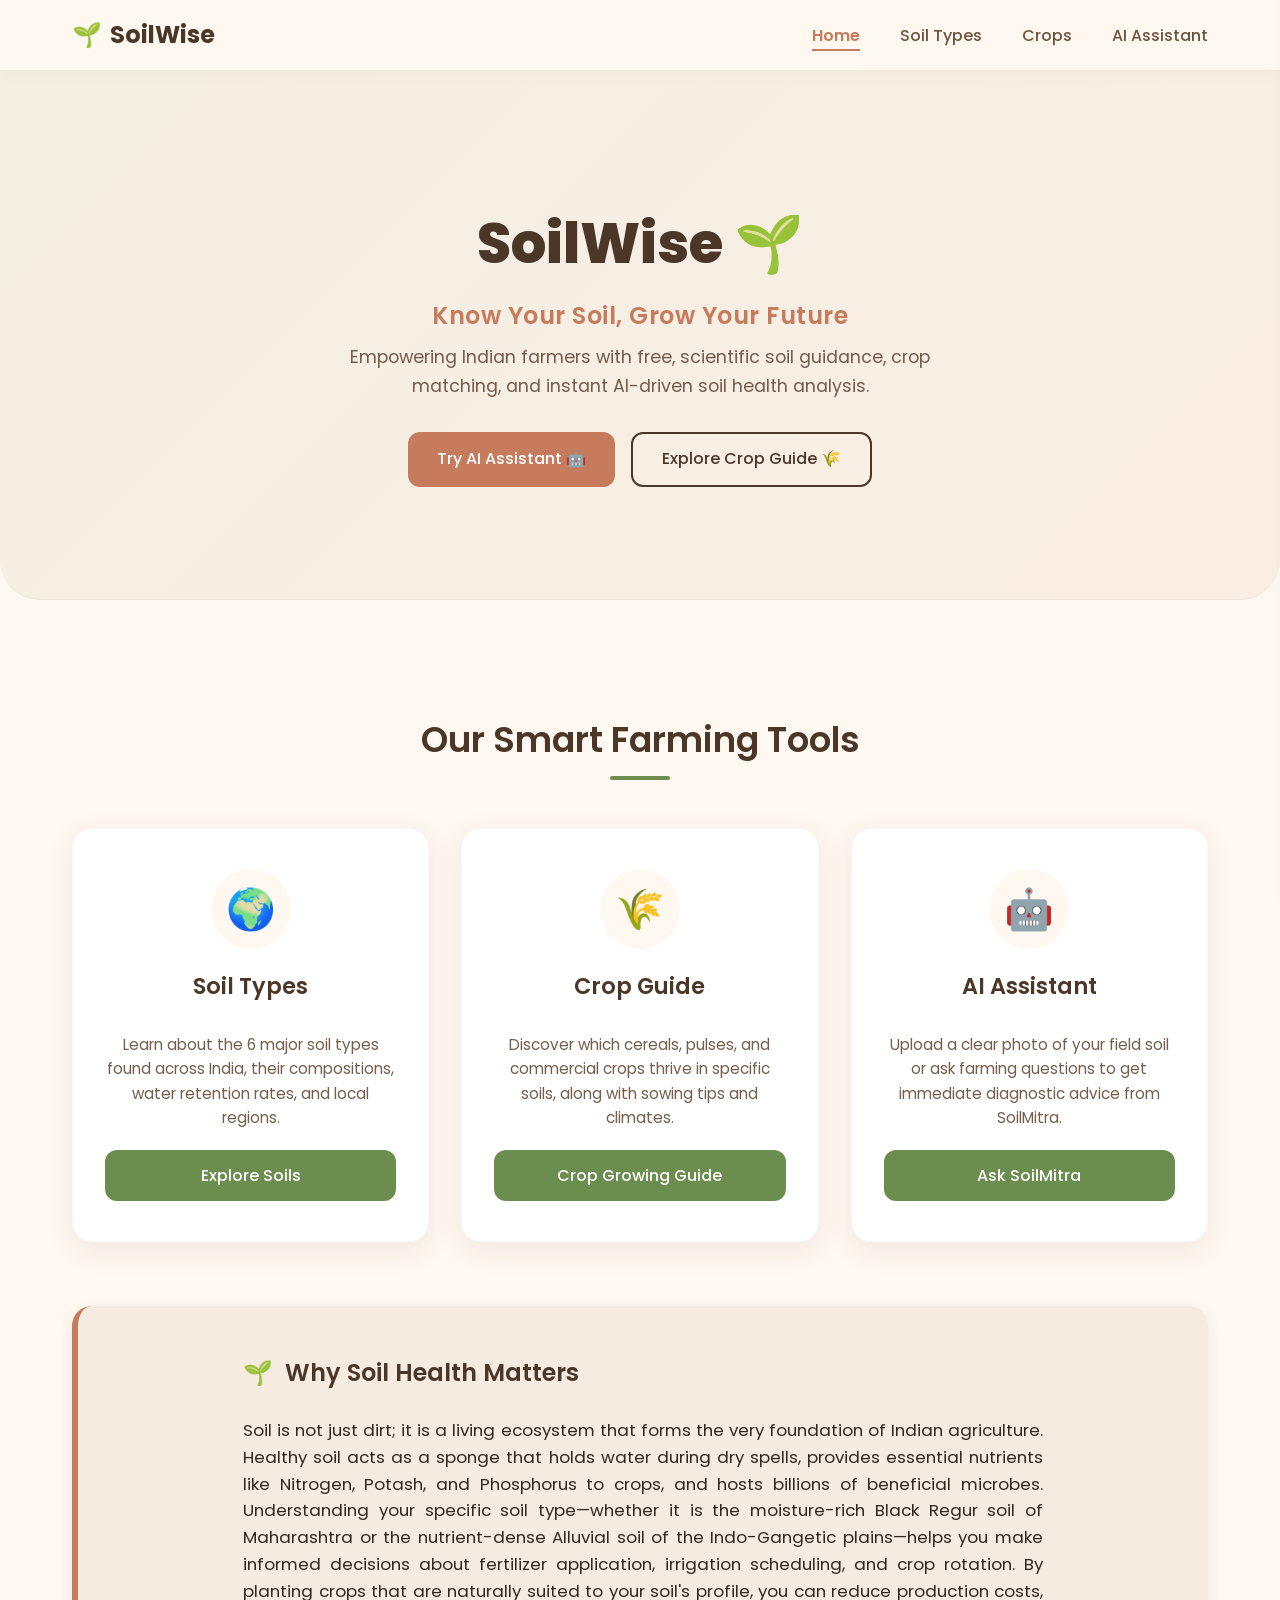
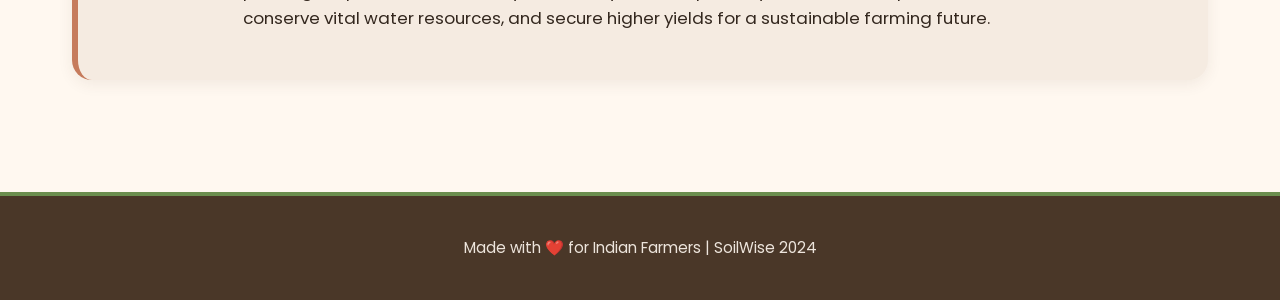
==== index.html @ 94078073 "Add files via upload" ====
<!DOCTYPE html>
<html lang="en">
<head>
  <meta charset="UTF-8">
  <meta name="viewport" content="width=device-width, initial-scale=1.0">
  <title>SoilWise 🌱 - Know Your Soil, Grow Your Future</title>
  <meta name="description" content="Free soil and crop guidance for Indian farmers. Learn about soil types, find best crops, and get instant AI recommendations.">
  <link rel="stylesheet" href="style.css">
</head>
<body>

  <!-- Header & Sticky Navbar -->
  <header>
    <nav class="navbar">
      <a href="index.html" class="nav-logo" id="nav-logo">
        <span>🌱</span> SoilWise
      </a>
      <ul class="nav-links">
        <li><a href="index.html" id="nav-home">Home</a></li>
        <li><a href="soil-types.html" id="nav-soils">Soil Types</a></li>
        <li><a href="crops.html" id="nav-crops">Crops</a></li>
        <li><a href="ai-assistant.html" id="nav-assistant">AI Assistant</a></li>
      </ul>
      <button class="hamburger" id="hamburger-menu" aria-label="Toggle Navigation menu">
        <span></span>
        <span></span>
        <span></span>
      </button>
    </nav>
  </header>

  <!-- Mobile Sidebar Menu -->
  <div class="sidebar-overlay" id="sidebar-overlay"></div>
  <aside class="sidebar" id="sidebar-menu">
    <ul class="sidebar-links">
      <li><a href="index.html" id="side-home">Home</a></li>
      <li><a href="soil-types.html" id="side-soils">Soil Types</a></li>
      <li><a href="crops.html" id="side-crops">Crops</a></li>
      <li><a href="ai-assistant.html" id="side-assistant">AI Assistant</a></li>
    </ul>
  </aside>

  <!-- Hero Section -->
  <section class="hero-section">
    <div class="container animate-fade-in">
      <h1 class="hero-title">SoilWise 🌱</h1>
      <p class="hero-tagline">Know Your Soil, Grow Your Future</p>
      <p class="hero-subtitle">Empowering Indian farmers with free, scientific soil guidance, crop matching, and instant AI-driven soil health analysis.</p>
      <div style="display: flex; gap: 1rem; justify-content: center; flex-wrap: wrap; margin-top: 1.5rem;">
        <a href="ai-assistant.html" class="btn btn-primary" id="hero-ai-btn">Try AI Assistant 🤖</a>
        <a href="crops.html" class="btn btn-secondary" id="hero-crops-btn">Explore Crop Guide 🌾</a>
      </div>
    </div>
  </section>

  <!-- Features Section -->
  <main class="container">
    <section class="features-section">
      <h2 class="section-title">Our Smart Farming Tools</h2>
      <div class="grid-3">
        
        <!-- Feature 1: Soil Types -->
        <article class="feature-card animate-fade-in" style="animation-delay: 0.1s;">
          <div class="feature-icon-container">🌍</div>
          <h3>Soil Types</h3>
          <p>Learn about the 6 major soil types found across India, their compositions, water retention rates, and local regions.</p>
          <a href="soil-types.html" class="btn btn-olive" style="width: 100%; margin-top: auto;" id="card-soils-btn">Explore Soils</a>
        </article>

        <!-- Feature 2: Crop Guide -->
        <article class="feature-card animate-fade-in" style="animation-delay: 0.2s;">
          <div class="feature-icon-container">🌾</div>
          <h3>Crop Guide</h3>
          <p>Discover which cereals, pulses, and commercial crops thrive in specific soils, along with sowing tips and climates.</p>
          <a href="crops.html" class="btn btn-olive" style="width: 100%; margin-top: auto;" id="card-crops-btn">Crop Growing Guide</a>
        </article>

        <!-- Feature 3: AI Assistant -->
        <article class="feature-card animate-fade-in" style="animation-delay: 0.3s;">
          <div class="feature-icon-container">🤖</div>
          <h3>AI Assistant</h3>
          <p>Upload a clear photo of your field soil or ask farming questions to get immediate diagnostic advice from SoilMitra.</p>
          <a href="ai-assistant.html" class="btn btn-olive" style="width: 100%; margin-top: auto;" id="card-assistant-btn">Ask SoilMitra</a>
        </article>

      </div>
    </section>

    <!-- Why Soil Matters Section -->
    <section class="why-soil-section animate-fade-in" style="animation-delay: 0.4s;">
      <div class="why-soil-content">
        <h2><span>🌱</span> Why Soil Health Matters</h2>
        <p>
          Soil is not just dirt; it is a living ecosystem that forms the very foundation of Indian agriculture. Healthy soil acts as a sponge that holds water during dry spells, provides essential nutrients like Nitrogen, Potash, and Phosphorus to crops, and hosts billions of beneficial microbes. Understanding your specific soil type—whether it is the moisture-rich Black Regur soil of Maharashtra or the nutrient-dense Alluvial soil of the Indo-Gangetic plains—helps you make informed decisions about fertilizer application, irrigation scheduling, and crop rotation. By planting crops that are naturally suited to your soil's profile, you can reduce production costs, conserve vital water resources, and secure higher yields for a sustainable farming future.
        </p>
      </div>
    </section>
  </main>

  <!-- Footer -->
  <footer>
    <div class="footer-content">
      <p class="footer-text">Made with ❤️ for Indian Farmers | SoilWise 2024</p>
    </div>
  </footer>

  <script src="script.js"></script>
</body>
</html>
---- style.css ----
@import url('https://fonts.googleapis.com/css2?family=Poppins:wght@300;400;500;600;700&display=swap');

/* CSS Variables */
:root {
  --color-terracotta: #C67B5C;
  --color-terracotta-hover: #B26A4C;
  --color-terracotta-light: #F9EBE6;
  --color-cream: #FFF8F0;
  --color-deep-brown: #4A3728;
  --color-deep-brown-light: #6E533F;
  --color-olive-green: #6B8E4E;
  --color-olive-green-hover: #5A7841;
  --color-olive-green-light: #EDF3E8;
  --color-card-bg: #FFFFFF;
  --color-beige: #F5EBE1;
  --color-text-main: #33271E;
  --color-text-muted: #735D4C;
  --color-shadow: rgba(74, 55, 40, 0.08);
  --color-shadow-hover: rgba(74, 55, 40, 0.15);
  --font-family: 'Poppins', sans-serif;
  --border-radius-lg: 20px;
  --border-radius-md: 12px;
  --border-radius-sm: 8px;
  --transition-speed: 0.3s;
}

/* Global Reset */
* {
  box-sizing: border-box;
  margin: 0;
  padding: 0;
}

html {
  scroll-behavior: smooth;
}

body {
  font-family: var(--font-family);
  background-color: var(--color-cream);
  color: var(--color-text-main);
  line-height: 1.6;
  overflow-x: hidden;
}

/* Custom Scrollbar */
::-webkit-scrollbar {
  width: 8px;
}
::-webkit-scrollbar-track {
  background: var(--color-cream);
}
::-webkit-scrollbar-thumb {
  background: var(--color-terracotta);
  border-radius: 4px;
}
::-webkit-scrollbar-thumb:hover {
  background: var(--color-deep-brown);
}

/* Typography */
h1, h2, h3, h4, h5, h6 {
  color: var(--color-deep-brown);
  font-weight: 600;
  margin-bottom: 0.5rem;
}

a {
  text-decoration: none;
  color: inherit;
}

/* Header & Navigation */
header {
  position: sticky;
  top: 0;
  z-index: 100;
  background: rgba(255, 248, 240, 0.85);
  backdrop-filter: blur(12px);
  -webkit-backdrop-filter: blur(12px);
  border-bottom: 1px solid rgba(74, 55, 40, 0.08);
  box-shadow: 0 2px 15px rgba(74, 55, 40, 0.03);
}

.navbar {
  max-width: 1200px;
  margin: 0 auto;
  padding: 1rem 2rem;
  display: flex;
  justify-content: space-between;
  align-items: center;
}

.nav-logo {
  font-size: 1.5rem;
  font-weight: 700;
  color: var(--color-deep-brown);
  display: flex;
  align-items: center;
  gap: 0.5rem;
  transition: transform var(--transition-speed);
}
.nav-logo:hover {
  transform: scale(1.02);
}

.nav-links {
  display: flex;
  gap: 2.5rem;
  list-style: none;
  align-items: center;
}

.nav-links a {
  font-weight: 500;
  color: var(--color-deep-brown-light);
  position: relative;
  padding: 0.3rem 0;
  transition: color var(--transition-speed);
}

.nav-links a:hover {
  color: var(--color-terracotta);
}

.nav-links a::after {
  content: '';
  position: absolute;
  bottom: 0;
  left: 0;
  width: 0;
  height: 2px;
  background-color: var(--color-terracotta);
  transition: width var(--transition-speed);
}

.nav-links a:hover::after,
.nav-links a.active::after {
  width: 100%;
}

.nav-links a.active {
  color: var(--color-terracotta);
  font-weight: 600;
}

/* Mobile Nav Styles */
.hamburger {
  display: none;
  cursor: pointer;
  background: none;
  border: none;
  z-index: 102;
  padding: 0.5rem;
}

.hamburger span {
  display: block;
  width: 25px;
  height: 3px;
  background-color: var(--color-deep-brown);
  margin: 5px 0;
  transition: all var(--transition-speed) ease-in-out;
  border-radius: 2px;
}

/* Hamburger Animations */
.hamburger.active span:nth-child(1) {
  transform: translateY(8px) rotate(45deg);
  background-color: var(--color-terracotta);
}
.hamburger.active span:nth-child(2) {
  opacity: 0;
}
.hamburger.active span:nth-child(3) {
  transform: translateY(-8px) rotate(-45deg);
  background-color: var(--color-terracotta);
}

.sidebar-overlay {
  position: fixed;
  top: 0;
  left: 0;
  width: 100%;
  height: 100%;
  background: rgba(0, 0, 0, 0.4);
  opacity: 0;
  pointer-events: none;
  transition: opacity var(--transition-speed);
  z-index: 100;
}

.sidebar-overlay.active {
  opacity: 1;
  pointer-events: auto;
}

.sidebar {
  position: fixed;
  top: 0;
  right: -300px;
  width: 280px;
  height: 100%;
  background-color: var(--color-cream);
  z-index: 101;
  box-shadow: -5px 0 25px rgba(74, 55, 40, 0.1);
  padding: 6rem 2rem 2rem 2rem;
  display: flex;
  flex-direction: column;
  gap: 2rem;
  transition: right var(--transition-speed) cubic-bezier(0.16, 1, 0.3, 1);
}

.sidebar.active {
  right: 0;
}

.sidebar-links {
  list-style: none;
  display: flex;
  flex-direction: column;
  gap: 1.5rem;
}

.sidebar-links a {
  font-size: 1.2rem;
  font-weight: 500;
  color: var(--color-deep-brown);
  display: block;
  padding: 0.5rem 0;
  border-bottom: 1px solid rgba(74, 55, 40, 0.05);
  transition: color var(--transition-speed), padding-left var(--transition-speed);
}

.sidebar-links a:hover {
  color: var(--color-terracotta);
  padding-left: 8px;
}

.sidebar-links a.active {
  color: var(--color-terracotta);
  font-weight: 600;
  border-bottom: 2px solid var(--color-terracotta);
}

/* Layout Utilities */
.container {
  max-width: 1200px;
  margin: 0 auto;
  padding: 3rem 2rem;
}

/* Buttons */
.btn {
  display: inline-flex;
  align-items: center;
  justify-content: center;
  padding: 0.8rem 1.8rem;
  border-radius: var(--border-radius-md);
  font-family: var(--font-family);
  font-weight: 500;
  font-size: 1rem;
  cursor: pointer;
  transition: all var(--transition-speed);
  border: none;
  gap: 0.5rem;
}

.btn-primary {
  background-color: var(--color-terracotta);
  color: #FFFFFF;
}

.btn-primary:hover {
  background-color: var(--color-terracotta-hover);
  transform: translateY(-2px);
  box-shadow: 0 4px 12px rgba(198, 123, 92, 0.3);
}

.btn-secondary {
  background-color: transparent;
  color: var(--color-deep-brown);
  border: 2px solid var(--color-deep-brown);
}

.btn-secondary:hover {
  background-color: var(--color-deep-brown);
  color: var(--color-cream);
  transform: translateY(-2px);
}

.btn-olive {
  background-color: var(--color-olive-green);
  color: #FFFFFF;
}

.btn-olive:hover {
  background-color: var(--color-olive-green-hover);
  transform: translateY(-2px);
  box-shadow: 0 4px 12px rgba(107, 142, 78, 0.3);
}

/* Responsive Grid */
.grid-2 {
  display: grid;
  grid-template-columns: repeat(2, 1fr);
  gap: 2rem;
}

.grid-3 {
  display: grid;
  grid-template-columns: repeat(3, 1fr);
  gap: 2rem;
}

.grid-4 {
  display: grid;
  grid-template-columns: repeat(4, 1fr);
  gap: 1.5rem;
}

/* Footer styling */
footer {
  background-color: var(--color-deep-brown);
  color: var(--color-cream);
  text-align: center;
  padding: 2.5rem 2rem;
  margin-top: auto;
  border-top: 4px solid var(--color-olive-green);
}

.footer-content {
  max-width: 1200px;
  margin: 0 auto;
  display: flex;
  flex-direction: column;
  gap: 0.5rem;
}

.footer-text {
  font-size: 0.95rem;
  opacity: 0.9;
}

/* Animations */
@keyframes fadeIn {
  from { opacity: 0; transform: translateY(15px); }
  to { opacity: 1; transform: translateY(0); }
}

.animate-fade-in {
  animation: fadeIn 0.6s cubic-bezier(0.16, 1, 0.3, 1) forwards;
}

/* Responsive media queries */
@media (max-width: 992px) {
  .grid-3 {
    grid-template-columns: repeat(2, 1fr);
  }
  .grid-4 {
    grid-template-columns: repeat(2, 1fr);
  }
}

@media (max-width: 768px) {
  .navbar {
    padding: 1rem 1.5rem;
  }
  .nav-links {
    display: none;
  }
  .hamburger {
    display: block;
  }
  .grid-2, .grid-3, .grid-4 {
    grid-template-columns: 1fr;
    gap: 1.5rem;
  }
  .container {
    padding: 2rem 1.25rem;
  }
}

/* ==========================================================================
   Home Page Styles
   ========================================================================== */
.hero-section {
  text-align: center;
  padding: 5rem 2rem 4rem 2rem;
  background: linear-gradient(135deg, rgba(107, 142, 78, 0.08) 0%, rgba(198, 123, 92, 0.08) 100%);
  border-bottom: 1px solid rgba(74, 55, 40, 0.05);
  border-radius: 0 0 40px 40px;
}

.hero-title {
  font-size: 3.5rem;
  font-weight: 800;
  margin-bottom: 0.5rem;
  color: var(--color-deep-brown);
}

.hero-tagline {
  font-size: 1.5rem;
  font-weight: 600;
  color: var(--color-terracotta);
  margin-bottom: 0.5rem;
  letter-spacing: 0.5px;
}

.hero-subtitle {
  font-size: 1.1rem;
  color: var(--color-text-muted);
  max-width: 600px;
  margin: 0 auto 2rem auto;
}

.features-section {
  padding: 4rem 0;
}

.section-title {
  text-align: center;
  font-size: 2.2rem;
  margin-bottom: 3rem;
  position: relative;
  padding-bottom: 0.75rem;
}

.section-title::after {
  content: '';
  position: absolute;
  bottom: 0;
  left: 50%;
  transform: translateX(-50%);
  width: 60px;
  height: 4px;
  background-color: var(--color-olive-green);
  border-radius: 2px;
}

.feature-card {
  background-color: var(--color-card-bg);
  border-radius: var(--border-radius-lg);
  padding: 2.5rem 2rem;
  text-align: center;
  box-shadow: 0 8px 30px var(--color-shadow);
  transition: all var(--transition-speed);
  display: flex;
  flex-direction: column;
  align-items: center;
  gap: 1.25rem;
  border: 1px solid rgba(74, 55, 40, 0.03);
}

.feature-card:hover {
  transform: translateY(-8px);
  box-shadow: 0 15px 40px var(--color-shadow-hover);
  border-color: rgba(198, 123, 92, 0.2);
}

.feature-icon-container {
  width: 80px;
  height: 80px;
  border-radius: 50%;
  background-color: var(--color-cream);
  display: flex;
  align-items: center;
  justify-content: center;
  font-size: 2.5rem;
  transition: transform var(--transition-speed);
}

.feature-card:hover .feature-icon-container {
  transform: scale(1.1) rotate(5deg);
}

.feature-card h3 {
  font-size: 1.4rem;
}

.feature-card p {
  color: var(--color-text-muted);
  font-size: 0.95rem;
}

.why-soil-section {
  background-color: var(--color-beige);
  border-radius: var(--border-radius-lg);
  padding: 3rem;
  margin-bottom: 4rem;
  border-left: 6px solid var(--color-terracotta);
  box-shadow: 0 4px 15px var(--color-shadow);
}

.why-soil-content {
  max-width: 800px;
  margin: 0 auto;
}

.why-soil-section h2 {
  margin-bottom: 1.5rem;
  display: flex;
  align-items: center;
  gap: 0.75rem;
}

.why-soil-section p {
  font-size: 1.05rem;
  color: var(--color-text-main);
  text-align: justify;
}

/* ==========================================================================
   Soil Types Page Styles
   ========================================================================== */
.soil-intro-text {
  text-align: center;
  color: var(--color-text-muted);
  margin-bottom: 3rem;
  font-size: 1.1rem;
}

.soil-card {
  background-color: var(--color-card-bg);
  border-radius: var(--border-radius-lg);
  padding: 2rem;
  box-shadow: 0 8px 30px var(--color-shadow);
  border: 1px solid rgba(74, 55, 40, 0.03);
  transition: all var(--transition-speed);
  cursor: pointer;
  position: relative;
  overflow: hidden;
  display: flex;
  flex-direction: column;
  gap: 1rem;
}

.soil-card:hover {
  transform: translateY(-5px);
  box-shadow: 0 12px 35px var(--color-shadow-hover);
  border-color: rgba(107, 142, 78, 0.2);
}

.soil-card-header {
  display: flex;
  align-items: center;
  gap: 1rem;
}

.soil-emoji {
  font-size: 2.5rem;
}

.soil-coverage-badge {
  position: absolute;
  top: 1.5rem;
  right: 1.5rem;
  background-color: var(--color-olive-green-light);
  color: var(--color-olive-green-hover);
  font-weight: 600;
  font-size: 0.8rem;
  padding: 0.25rem 0.75rem;
  border-radius: 50px;
}

.soil-preview {
  color: var(--color-text-muted);
  font-size: 0.95rem;
  flex-grow: 1;
}

.soil-learn-more {
  color: var(--color-terracotta);
  font-weight: 600;
  font-size: 0.9rem;
  display: flex;
  align-items: center;
  gap: 0.25rem;
  margin-top: auto;
}

.soil-learn-more span {
  transition: transform var(--transition-speed);
}

.soil-card:hover .soil-learn-more span {
  transform: translateX(4px);
}

/* Modal Overlay Styles */
.modal-overlay {
  position: fixed;
  top: 0;
  left: 0;
  width: 100%;
  height: 100%;
  background-color: rgba(74, 55, 40, 0.5);
  backdrop-filter: blur(5px);
  z-index: 2000;
  display: flex;
  align-items: center;
  justify-content: center;
  opacity: 0;
  pointer-events: none;
  transition: opacity var(--transition-speed) ease;
  padding: 1.5rem;
}

.modal-overlay.active {
  opacity: 1;
  pointer-events: auto;
}

.modal-content {
  background-color: var(--color-cream);
  width: 100%;
  max-width: 650px;
  border-radius: var(--border-radius-lg);
  box-shadow: 0 15px 50px rgba(0, 0, 0, 0.15);
  overflow: hidden;
  border: 1px solid var(--color-beige);
  transform: scale(0.9);
  transition: transform var(--transition-speed) cubic-bezier(0.16, 1, 0.3, 1);
  display: flex;
  flex-direction: column;
  max-height: 90vh;
}

.modal-overlay.active .modal-content {
  transform: scale(1);
}

.modal-header {
  background-color: var(--color-deep-brown);
  color: var(--color-cream);
  padding: 1.5rem 2rem;
  position: relative;
  display: flex;
  align-items: center;
  gap: 1rem;
}

.modal-header h2 {
  color: var(--color-cream);
  margin-bottom: 0;
  font-size: 1.5rem;
}

.modal-close-btn {
  position: absolute;
  top: 50%;
  right: 1.5rem;
  transform: translateY(-50%);
  background: none;
  border: none;
  color: var(--color-cream);
  font-size: 1.8rem;
  cursor: pointer;
  opacity: 0.8;
  transition: opacity var(--transition-speed), transform var(--transition-speed);
  line-height: 1;
}

.modal-close-btn:hover {
  opacity: 1;
  transform: translateY(-50%) rotate(90deg);
}

.modal-body {
  padding: 2rem;
  overflow-y: auto;
}

.details-grid {
  display: grid;
  grid-template-columns: repeat(2, 1fr);
  gap: 1.5rem;
  margin-bottom: 1.5rem;
}

.detail-item {
  background-color: var(--color-card-bg);
  border-radius: var(--border-radius-md);
  padding: 1rem;
  border-left: 4px solid var(--color-olive-green);
  box-shadow: 0 2px 10px var(--color-shadow);
}

.detail-item.terracotta-accent {
  border-left-color: var(--color-terracotta);
}

.detail-label {
  font-size: 0.8rem;
  text-transform: uppercase;
  letter-spacing: 0.5px;
  color: var(--color-text-muted);
  font-weight: 600;
  margin-bottom: 0.25rem;
}

.detail-value {
  font-size: 0.95rem;
  color: var(--color-text-main);
  font-weight: 500;
}

.detail-item-full {
  grid-column: span 2;
}

.badge-container {
  display: flex;
  flex-wrap: wrap;
  gap: 0.5rem;
  margin-top: 0.5rem;
}

.crop-tag {
  background-color: var(--color-olive-green-light);
  color: var(--color-olive-green-hover);
  padding: 0.25rem 0.75rem;
  border-radius: 50px;
  font-size: 0.85rem;
  font-weight: 500;
}

@media (max-width: 576px) {
  .details-grid {
    grid-template-columns: 1fr;
  }
  .detail-item-full {
    grid-column: span 1;
  }
  .modal-body {
    padding: 1.25rem;
  }
}

/* ==========================================================================
   Crop Guide Page Styles
   ========================================================================== */
.crop-controls-container {
  max-width: 800px;
  margin: 0 auto 3rem auto;
  display: flex;
  flex-direction: column;
  gap: 1.5rem;
}

.search-bar-wrapper {
  position: relative;
  width: 100%;
}

.search-input {
  width: 100%;
  padding: 1rem 1.5rem 1rem 3.25rem;
  border-radius: 50px;
  border: 2px solid var(--color-beige);
  background-color: var(--color-card-bg);
  color: var(--color-text-main);
  font-family: var(--font-family);
  font-size: 1.05rem;
  box-shadow: 0 4px 15px var(--color-shadow);
  transition: all var(--transition-speed);
}

.search-input:focus {
  outline: none;
  border-color: var(--color-terracotta);
  box-shadow: 0 4px 20px rgba(198, 123, 92, 0.15);
}

.search-icon {
  position: absolute;
  left: 1.25rem;
  top: 50%;
  transform: translateY(-50%);
  font-size: 1.2rem;
  pointer-events: none;
  opacity: 0.6;
}

.filter-buttons {
  display: flex;
  flex-wrap: wrap;
  justify-content: center;
  gap: 0.75rem;
}

.filter-btn {
  padding: 0.6rem 1.25rem;
  border-radius: 50px;
  border: 1px solid var(--color-beige);
  background-color: var(--color-card-bg);
  color: var(--color-text-muted);
  font-family: var(--font-family);
  font-weight: 500;
  cursor: pointer;
  transition: all var(--transition-speed);
}

.filter-btn:hover {
  background-color: var(--color-beige);
  color: var(--color-deep-brown);
}

.filter-btn.active {
  background-color: var(--color-olive-green);
  color: #FFFFFF;
  border-color: var(--color-olive-green);
  box-shadow: 0 4px 10px rgba(107, 142, 78, 0.2);
}

.crop-card {
  background-color: var(--color-card-bg);
  border-radius: var(--border-radius-lg);
  padding: 2rem;
  box-shadow: 0 6px 20px var(--color-shadow);
  border: 1px solid rgba(74, 55, 40, 0.02);
  transition: all var(--transition-speed);
  display: flex;
  flex-direction: column;
  gap: 1rem;
}

.crop-card:hover {
  transform: translateY(-5px);
  box-shadow: 0 12px 30px var(--color-shadow-hover);
  border-color: rgba(198, 123, 92, 0.1);
}

.crop-card-header {
  display: flex;
  justify-content: space-between;
  align-items: flex-start;
}

.crop-title-area {
  display: flex;
  align-items: center;
  gap: 0.75rem;
}

.crop-emoji {
  font-size: 2rem;
}

.crop-card h3 {
  font-size: 1.3rem;
  margin-bottom: 0;
}

.crop-category-badge {
  background-color: var(--color-beige);
  color: var(--color-deep-brown-light);
  font-size: 0.75rem;
  padding: 0.2rem 0.6rem;
  border-radius: 50px;
  font-weight: 600;
  text-transform: uppercase;
}

.crop-info-list {
  display: flex;
  flex-direction: column;
  gap: 0.5rem;
  font-size: 0.9rem;
  color: var(--color-text-main);
  border-top: 1px solid rgba(74, 55, 40, 0.06);
  border-bottom: 1px solid rgba(74, 55, 40, 0.06);
  padding: 0.8rem 0;
}

.crop-info-row {
  display: flex;
  justify-content: space-between;
}

.crop-info-label {
  color: var(--color-text-muted);
  font-weight: 500;
}

.crop-info-val {
  font-weight: 600;
  color: var(--color-deep-brown);
  text-align: right;
  max-width: 60%;
}

.crop-tip {
  font-size: 0.85rem;
  font-style: italic;
  color: var(--color-text-muted);
  display: flex;
  align-items: flex-start;
  gap: 0.4rem;
  background-color: var(--color-cream);
  padding: 0.6rem 0.8rem;
  border-radius: var(--border-radius-sm);
  border-left: 3px solid var(--color-terracotta);
}

.crop-tip span {
  font-size: 1rem;
}

.no-results {
  grid-column: 1 / -1;
  text-align: center;
  padding: 4rem 2rem;
  display: flex;
  flex-direction: column;
  align-items: center;
  gap: 1rem;
}

.no-results-icon {
  font-size: 3rem;
}

.no-results-text {
  font-size: 1.2rem;
  font-weight: 600;
  color: var(--color-text-muted);
}

/* ==========================================================================
   AI Assistant Page Styles
   ========================================================================== */
.assistant-layout {
  max-width: 800px;
  margin: 0 auto;
  height: calc(100vh - 160px);
  display: flex;
  flex-direction: column;
  position: relative;
}

.assistant-header {
  display: flex;
  justify-content: space-between;
  align-items: center;
  margin-bottom: 1.5rem;
}

.assistant-title-area h1 {
  font-size: 2rem;
  margin-bottom: 0.25rem;
}

.assistant-subtitle {
  color: var(--color-text-muted);
  font-size: 0.95rem;
}

.assistant-controls {
  display: flex;
  align-items: center;
  gap: 1rem;
}

.btn-settings {
  background-color: var(--color-card-bg);
  border: 1px solid var(--color-beige);
  color: var(--color-deep-brown);
  font-size: 1.2rem;
  width: 40px;
  height: 40px;
  border-radius: 50%;
  display: flex;
  align-items: center;
  justify-content: center;
  cursor: pointer;
  box-shadow: 0 2px 10px var(--color-shadow);
  transition: all var(--transition-speed);
}

.btn-settings:hover {
  transform: rotate(45deg);
  background-color: var(--color-beige);
}

.btn-clear-chat {
  font-size: 0.85rem;
  padding: 0.5rem 1rem;
  border-radius: 50px;
  background-color: var(--color-card-bg);
  border: 1px solid var(--color-beige);
  color: var(--color-terracotta);
  cursor: pointer;
  font-weight: 500;
  transition: all var(--transition-speed);
}

.btn-clear-chat:hover {
  background-color: var(--color-terracotta-light);
}

.api-warning-banner {
  background-color: #FDF2E9;
  border-left: 4px solid #E67E22;
  color: #C0392B;
  padding: 1rem;
  border-radius: var(--border-radius-md);
  margin-bottom: 1rem;
  display: flex;
  justify-content: space-between;
  align-items: center;
  font-size: 0.9rem;
  font-weight: 500;
  box-shadow: 0 4px 10px var(--color-shadow);
}

.api-warning-banner button {
  background-color: #E67E22;
  color: #FFFFFF;
  border: none;
  padding: 0.4rem 0.8rem;
  border-radius: var(--border-radius-sm);
  font-weight: 600;
  font-size: 0.8rem;
  cursor: pointer;
  transition: background-color var(--transition-speed);
}

.api-warning-banner button:hover {
  background-color: #D35400;
}

/* Chat container */
.chat-container {
  flex-grow: 1;
  background-color: var(--color-card-bg);
  border-radius: var(--border-radius-lg);
  box-shadow: 0 4px 20px var(--color-shadow);
  border: 1px solid rgba(74, 55, 40, 0.05);
  display: flex;
  flex-direction: column;
  overflow: hidden;
  margin-bottom: 1rem;
}

.chat-history {
  flex-grow: 1;
  overflow-y: auto;
  padding: 1.5rem;
  display: flex;
  flex-direction: column;
  gap: 1rem;
  background-color: #FBF7F2; /* Subtly different warm color for chat background */
}

/* Chat Message Bubbles */
.chat-message {
  display: flex;
  gap: 0.75rem;
  max-width: 80%;
  animation: fadeIn 0.3s ease forwards;
}

.chat-message.user {
  align-self: flex-end;
  flex-direction: row-reverse;
}

.chat-message.ai {
  align-self: flex-start;
}

.avatar {
  width: 36px;
  height: 36px;
  border-radius: 50%;
  background-color: var(--color-olive-green-light);
  display: flex;
  align-items: center;
  justify-content: center;
  font-size: 1.2rem;
  flex-shrink: 0;
  box-shadow: 0 2px 5px var(--color-shadow);
}

.bubble {
  padding: 0.8rem 1.2rem;
  border-radius: 18px;
  font-size: 0.95rem;
  position: relative;
  box-shadow: 0 2px 8px rgba(74, 55, 40, 0.04);
}

.chat-message.user .bubble {
  background-color: var(--color-terracotta);
  color: #FFFFFF;
  border-bottom-right-radius: 4px;
}

.chat-message.ai .bubble {
  background-color: var(--color-card-bg);
  color: var(--color-text-main);
  border: 1px solid rgba(74, 55, 40, 0.05);
  border-bottom-left-radius: 4px;
}

.message-image {
  max-width: 100%;
  max-height: 200px;
  border-radius: var(--border-radius-sm);
  margin-top: 0.5rem;
  display: block;
  object-fit: cover;
  box-shadow: 0 2px 5px rgba(0,0,0,0.1);
}

.message-time {
  font-size: 0.7rem;
  opacity: 0.6;
  text-align: right;
  margin-top: 0.3rem;
  display: block;
}

.chat-message.user .message-time {
  color: rgba(255, 255, 255, 0.8);
}

.chat-message.ai .message-time {
  color: var(--color-text-muted);
}

/* Typing Indicator */
.typing-indicator {
  display: flex;
  align-items: center;
  gap: 4px;
  padding: 0.5rem 0.25rem;
}

.typing-dot {
  width: 8px;
  height: 8px;
  background-color: var(--color-text-muted);
  border-radius: 50%;
  opacity: 0.4;
  animation: typingBounce 1.4s infinite ease-in-out both;
}

.typing-dot:nth-child(2) {
  animation-delay: 0.2s;
}

.typing-dot:nth-child(3) {
  animation-delay: 0.4s;
}

@keyframes typingBounce {
  0%, 80%, 100% { transform: scale(0.6); opacity: 0.4; }
  40% { transform: scale(1); opacity: 1; }
}

/* Chat Input Bar */
.chat-input-bar {
  padding: 1rem 1.5rem;
  background-color: var(--color-card-bg);
  border-top: 1px solid rgba(74, 55, 40, 0.06);
  display: flex;
  align-items: center;
  gap: 0.75rem;
}

.image-upload-btns {
  display: flex;
  gap: 0.5rem;
}

.icon-upload-btn {
  width: 42px;
  height: 42px;
  border-radius: 50%;
  background-color: var(--color-cream);
  border: 1px solid var(--color-beige);
  color: var(--color-deep-brown-light);
  display: flex;
  align-items: center;
  justify-content: center;
  font-size: 1.2rem;
  cursor: pointer;
  transition: all var(--transition-speed);
}

.icon-upload-btn:hover {
  background-color: var(--color-beige);
  color: var(--color-deep-brown);
}

.chat-textarea {
  flex-grow: 1;
  border-radius: 25px;
  border: 1.5px solid var(--color-beige);
  padding: 0.6rem 1.2rem;
  font-family: var(--font-family);
  font-size: 0.95rem;
  color: var(--color-text-main);
  resize: none;
  height: 42px;
  line-height: 1.4;
  outline: none;
  background-color: #FFFDFB;
  transition: border-color var(--transition-speed);
  display: flex;
  align-items: center;
}

.chat-textarea:focus {
  border-color: var(--color-terracotta);
}

.btn-send {
  width: 42px;
  height: 42px;
  border-radius: 50%;
  background-color: var(--color-terracotta);
  color: #FFFFFF;
  border: none;
  display: flex;
  align-items: center;
  justify-content: center;
  font-size: 1.2rem;
  cursor: pointer;
  transition: all var(--transition-speed);
  flex-shrink: 0;
}

.btn-send:hover {
  background-color: var(--color-terracotta-hover);
  transform: scale(1.05);
}

/* Image Preview Thumbnail (Above Input) */
.preview-thumbnail-container {
  display: none;
  padding: 0.75rem 1.5rem;
  background-color: var(--color-cream);
  border-top: 1px solid rgba(74, 55, 40, 0.05);
  align-items: center;
  gap: 0.75rem;
}

.preview-thumbnail-container.active {
  display: flex;
}

.preview-image-wrapper {
  position: relative;
  width: 60px;
  height: 60px;
  border-radius: var(--border-radius-sm);
  overflow: hidden;
  box-shadow: 0 2px 8px rgba(0,0,0,0.1);
  border: 1.5px solid var(--color-terracotta);
}

.preview-image {
  width: 100%;
  height: 100%;
  object-fit: cover;
}

.btn-remove-preview {
  position: absolute;
  top: 2px;
  right: 2px;
  background-color: rgba(74, 55, 40, 0.85);
  color: #FFFFFF;
  border: none;
  border-radius: 50%;
  width: 16px;
  height: 16px;
  font-size: 0.7rem;
  display: flex;
  align-items: center;
  justify-content: center;
  cursor: pointer;
}

.preview-text {
  font-size: 0.85rem;
  color: var(--color-text-muted);
}

/* Settings Modal Input styling */
.settings-form-group {
  display: flex;
  flex-direction: column;
  gap: 0.5rem;
  margin-bottom: 1.5rem;
}

.settings-input {
  width: 100%;
  padding: 0.8rem 1rem;
  border-radius: var(--border-radius-sm);
  border: 1.5px solid var(--color-beige);
  font-family: var(--font-family);
  font-size: 0.95rem;
  outline: none;
  transition: border-color var(--transition-speed);
}

.settings-input:focus {
  border-color: var(--color-terracotta);
}

.settings-help {
  font-size: 0.8rem;
  color: var(--color-text-muted);
}

.settings-actions {
  display: flex;
  justify-content: flex-end;
  gap: 0.75rem;
}

@media (max-width: 576px) {
  .assistant-layout {
    height: calc(100vh - 120px);
  }
  .chat-container {
    border-radius: var(--border-radius-md);
  }
  .chat-message {
    max-width: 90%;
  }
  .chat-input-bar {
    padding: 0.75rem 1rem;
  }
}
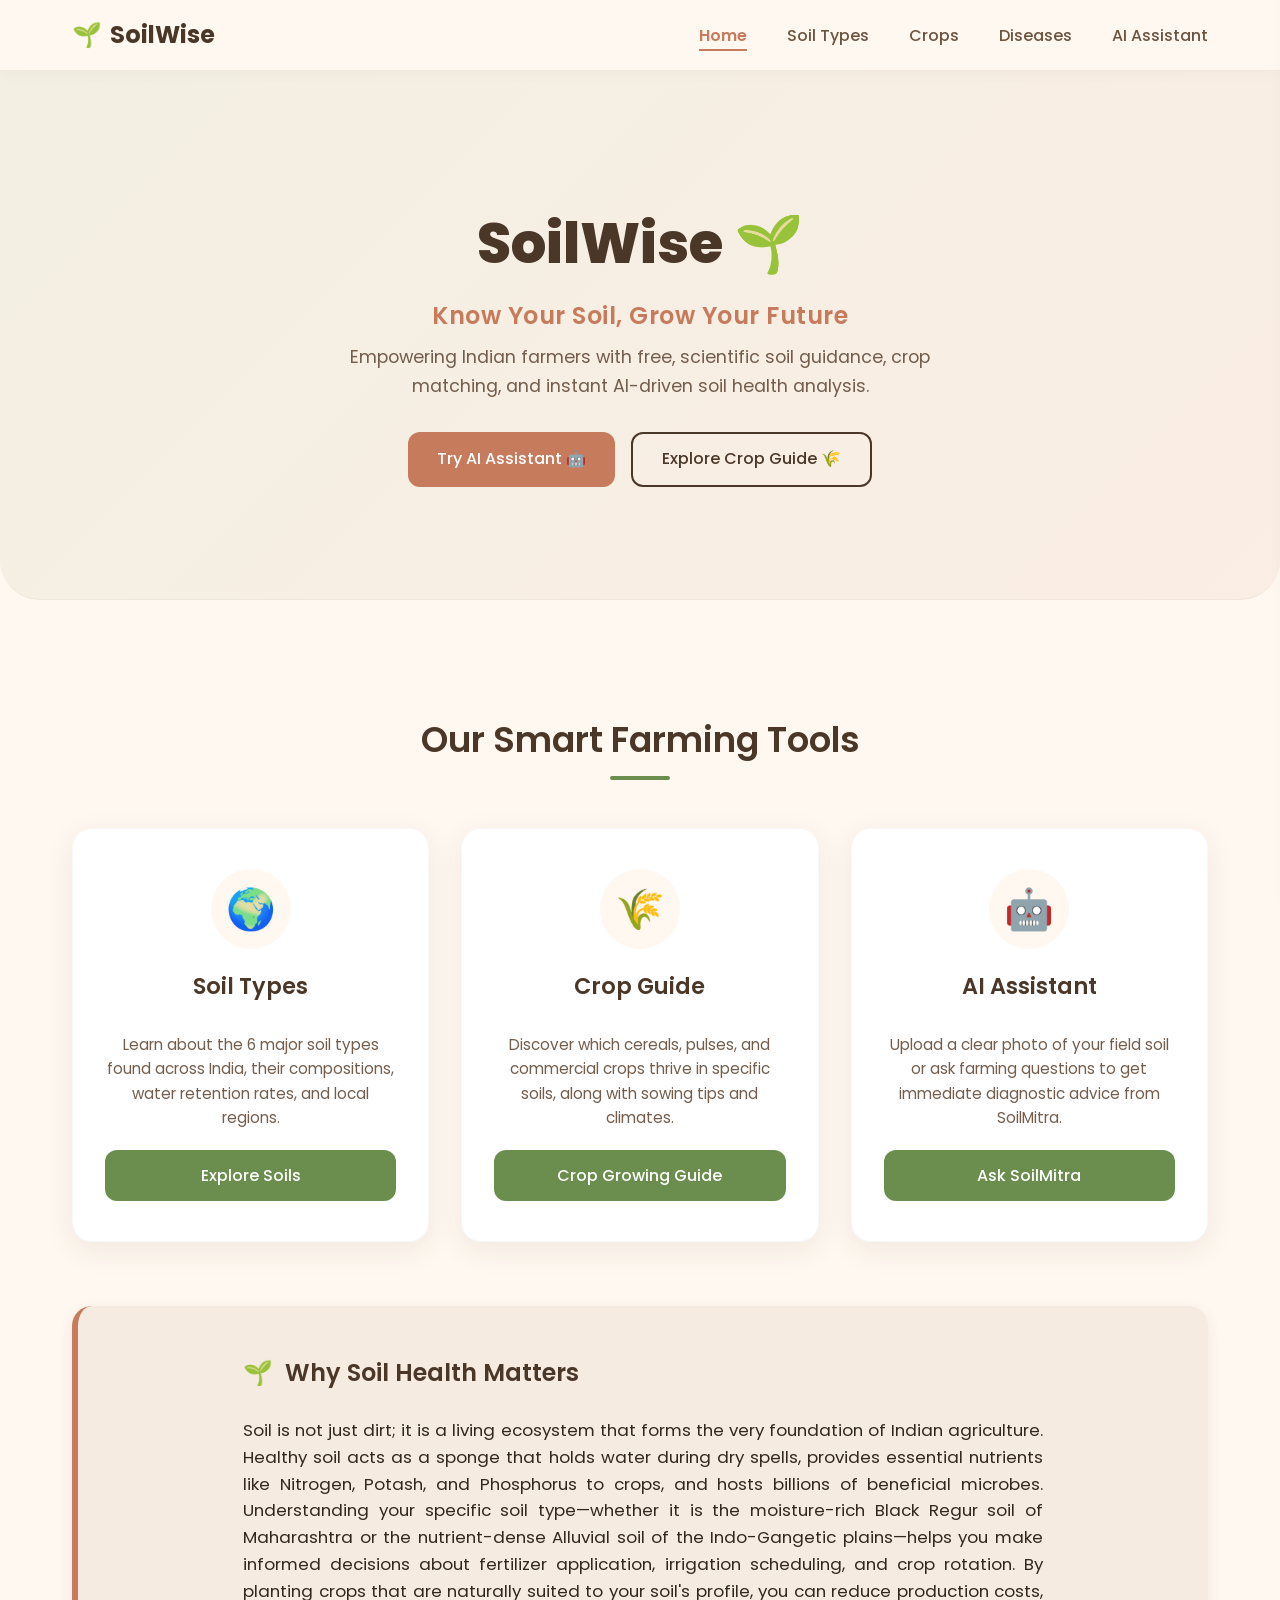
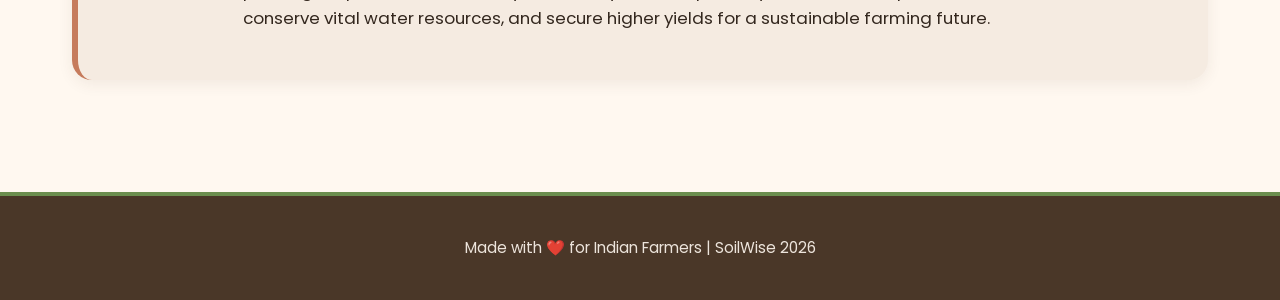
==== commit 7d9144b3: "Enhance index.html with new features and formatting Updated the description meta tag for better read" ====
--- a/index.html
+++ b/index.html
@@ -1,12 +1,15 @@
 <!DOCTYPE html>
 <html lang="en">
+
 <head>
   <meta charset="UTF-8">
   <meta name="viewport" content="width=device-width, initial-scale=1.0">
   <title>SoilWise 🌱 - Know Your Soil, Grow Your Future</title>
-  <meta name="description" content="Free soil and crop guidance for Indian farmers. Learn about soil types, find best crops, and get instant AI recommendations.">
+  <meta name="description"
+    content="Free soil and crop guidance for Indian farmers. Learn about soil types, find best crops, and get instant AI recommendations.">
   <link rel="stylesheet" href="style.css">
 </head>
+
 <body>
 
   <!-- Header & Sticky Navbar -->
@@ -19,6 +22,7 @@
         <li><a href="index.html" id="nav-home">Home</a></li>
         <li><a href="soil-types.html" id="nav-soils">Soil Types</a></li>
         <li><a href="crops.html" id="nav-crops">Crops</a></li>
+        <li><a href="crop-diseases.html" id="nav-diseases">Diseases</a></li>
         <li><a href="ai-assistant.html" id="nav-assistant">AI Assistant</a></li>
       </ul>
       <button class="hamburger" id="hamburger-menu" aria-label="Toggle Navigation menu">
@@ -36,6 +40,7 @@
       <li><a href="index.html" id="side-home">Home</a></li>
       <li><a href="soil-types.html" id="side-soils">Soil Types</a></li>
       <li><a href="crops.html" id="side-crops">Crops</a></li>
+      <li><a href="crop-diseases.html" id="side-diseases">Diseases</a></li>
       <li><a href="ai-assistant.html" id="side-assistant">AI Assistant</a></li>
     </ul>
   </aside>
@@ -45,7 +50,8 @@
     <div class="container animate-fade-in">
       <h1 class="hero-title">SoilWise 🌱</h1>
       <p class="hero-tagline">Know Your Soil, Grow Your Future</p>
-      <p class="hero-subtitle">Empowering Indian farmers with free, scientific soil guidance, crop matching, and instant AI-driven soil health analysis.</p>
+      <p class="hero-subtitle">Empowering Indian farmers with free, scientific soil guidance, crop matching, and instant
+        AI-driven soil health analysis.</p>
       <div style="display: flex; gap: 1rem; justify-content: center; flex-wrap: wrap; margin-top: 1.5rem;">
         <a href="ai-assistant.html" class="btn btn-primary" id="hero-ai-btn">Try AI Assistant 🤖</a>
         <a href="crops.html" class="btn btn-secondary" id="hero-crops-btn">Explore Crop Guide 🌾</a>
@@ -58,29 +64,35 @@
     <section class="features-section">
       <h2 class="section-title">Our Smart Farming Tools</h2>
       <div class="grid-3">
-        
+
         <!-- Feature 1: Soil Types -->
         <article class="feature-card animate-fade-in" style="animation-delay: 0.1s;">
           <div class="feature-icon-container">🌍</div>
           <h3>Soil Types</h3>
-          <p>Learn about the 6 major soil types found across India, their compositions, water retention rates, and local regions.</p>
-          <a href="soil-types.html" class="btn btn-olive" style="width: 100%; margin-top: auto;" id="card-soils-btn">Explore Soils</a>
+          <p>Learn about the 6 major soil types found across India, their compositions, water retention rates, and local
+            regions.</p>
+          <a href="soil-types.html" class="btn btn-olive" style="width: 100%; margin-top: auto;"
+            id="card-soils-btn">Explore Soils</a>
         </article>
 
         <!-- Feature 2: Crop Guide -->
         <article class="feature-card animate-fade-in" style="animation-delay: 0.2s;">
           <div class="feature-icon-container">🌾</div>
           <h3>Crop Guide</h3>
-          <p>Discover which cereals, pulses, and commercial crops thrive in specific soils, along with sowing tips and climates.</p>
-          <a href="crops.html" class="btn btn-olive" style="width: 100%; margin-top: auto;" id="card-crops-btn">Crop Growing Guide</a>
+          <p>Discover which cereals, pulses, and commercial crops thrive in specific soils, along with sowing tips and
+            climates.</p>
+          <a href="crops.html" class="btn btn-olive" style="width: 100%; margin-top: auto;" id="card-crops-btn">Crop
+            Growing Guide</a>
         </article>
 
         <!-- Feature 3: AI Assistant -->
         <article class="feature-card animate-fade-in" style="animation-delay: 0.3s;">
           <div class="feature-icon-container">🤖</div>
           <h3>AI Assistant</h3>
-          <p>Upload a clear photo of your field soil or ask farming questions to get immediate diagnostic advice from SoilMitra.</p>
-          <a href="ai-assistant.html" class="btn btn-olive" style="width: 100%; margin-top: auto;" id="card-assistant-btn">Ask SoilMitra</a>
+          <p>Upload a clear photo of your field soil or ask farming questions to get immediate diagnostic advice from
+            SoilMitra.</p>
+          <a href="ai-assistant.html" class="btn btn-olive" style="width: 100%; margin-top: auto;"
+            id="card-assistant-btn">Ask SoilMitra</a>
         </article>
 
       </div>
@@ -91,7 +103,14 @@
       <div class="why-soil-content">
         <h2><span>🌱</span> Why Soil Health Matters</h2>
         <p>
-          Soil is not just dirt; it is a living ecosystem that forms the very foundation of Indian agriculture. Healthy soil acts as a sponge that holds water during dry spells, provides essential nutrients like Nitrogen, Potash, and Phosphorus to crops, and hosts billions of beneficial microbes. Understanding your specific soil type—whether it is the moisture-rich Black Regur soil of Maharashtra or the nutrient-dense Alluvial soil of the Indo-Gangetic plains—helps you make informed decisions about fertilizer application, irrigation scheduling, and crop rotation. By planting crops that are naturally suited to your soil's profile, you can reduce production costs, conserve vital water resources, and secure higher yields for a sustainable farming future.
+          Soil is not just dirt; it is a living ecosystem that forms the very foundation of Indian agriculture. Healthy
+          soil acts as a sponge that holds water during dry spells, provides essential nutrients like Nitrogen, Potash,
+          and Phosphorus to crops, and hosts billions of beneficial microbes. Understanding your specific soil
+          type—whether it is the moisture-rich Black Regur soil of Maharashtra or the nutrient-dense Alluvial soil of
+          the Indo-Gangetic plains—helps you make informed decisions about fertilizer application, irrigation
+          scheduling, and crop rotation. By planting crops that are naturally suited to your soil's profile, you can
+          reduce production costs, conserve vital water resources, and secure higher yields for a sustainable farming
+          future.
         </p>
       </div>
     </section>
@@ -100,10 +119,11 @@
   <!-- Footer -->
   <footer>
     <div class="footer-content">
-      <p class="footer-text">Made with ❤️ for Indian Farmers | SoilWise 2024</p>
+      <p class="footer-text">Made with ❤️ for Indian Farmers | SoilWise 2026</p>
     </div>
   </footer>
 
   <script src="script.js"></script>
 </body>
+
 </html>
